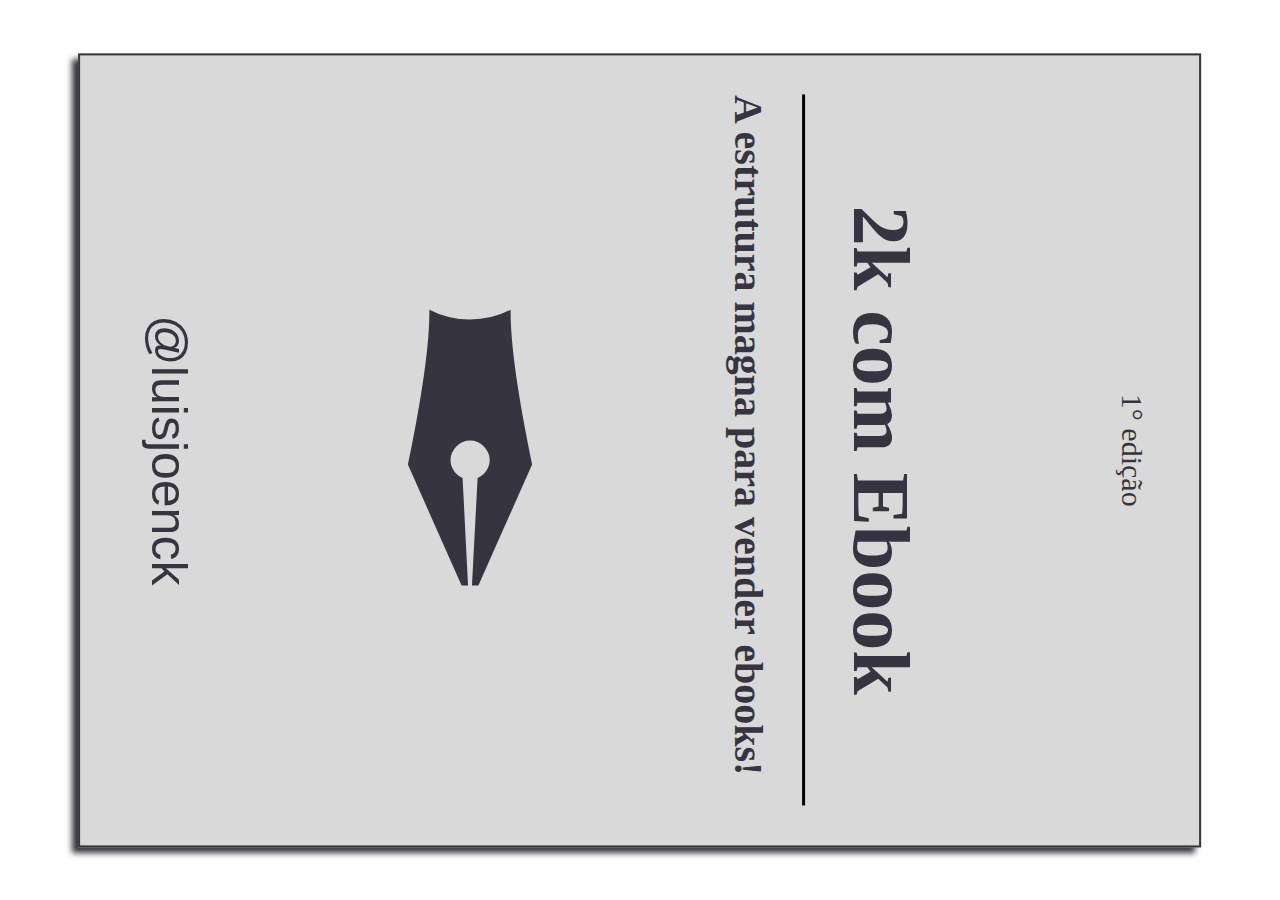
==== capa.html @ 47b03daf "update" ====
<!DOCTYPE html>
<html lang="en">
<head>
    <meta charset="UTF-8">
    <meta name="viewport" content="width=device-width, initial-scale=1.0">
    <title>Capa</title>
    <style>
        * {
            border:0;
            margin: 0;
            box-sizing: border-box;
        }
        body {
            display: flex;
            justify-content: center;
            align-items: center;
            text-align: center;
            height: 100vh;
        }
   
        .capa{
            display: flex;
            flex-direction: column;
            justify-content:space-between;
            align-items: center;
            width: 210mm;
            height: 297mm;
            border:solid 2px;
            background-color: #D9D9D9;
            color: #353440;
            box-shadow: 6px 6px 6px;
            transform: rotate(90deg);
        }
        .primeiraedicao{
            padding: 50px;
            font-size: 30px;
        }
        .divh1{
            display: flex;
            width: 100%;
            height: 30%;
            justify-content: center;
            align-items: flex-end;
          
            
        }
        .divh4{
            display: flex;
            flex-direction: column;
            justify-content: flex-start;
            align-items:flex-start;
           border-top: solid black;
            width: 90%;
            height: 70%;
        }

        h1{
            font-size: 80px;
            display: flex;
            flex-direction: column;
            padding-bottom: 30px;
        }
        h4 {
            font-size: 40px;
            padding-top: 30px;
        }
        .flecha {
            display: flex;
            width: 100%;
           
            height: 100%;
            justify-content: center;
            align-items: center;
            font-size: 400px;
        }
        .rodape{
            font-size: 50px;
            padding-bottom: 60px;
            font-family:Arial, Helvetica, sans-serif;
        }
   


    </style>
</head>
<body>
    <div class="capa">
        <p class="primeiraedicao">1° edição</p>
        <div class="divh1">
            <h1>2k com Ebook</h1><!--headline, deve ser persuasiva e aguçando curiosidade-->
        </div>
        <div class="divh4">
            <h4>A estrutura magna para vender ebooks!</h4><!--Subheadline deve reforçar a curiosidade sobre o que é!-->
            <div class="flecha">
                <p> &#10002;</p>
            </div>
        </div>
        

        <div class="rodape">@luisjoenck</div>       
    </div>
    
    
</body>
</html>
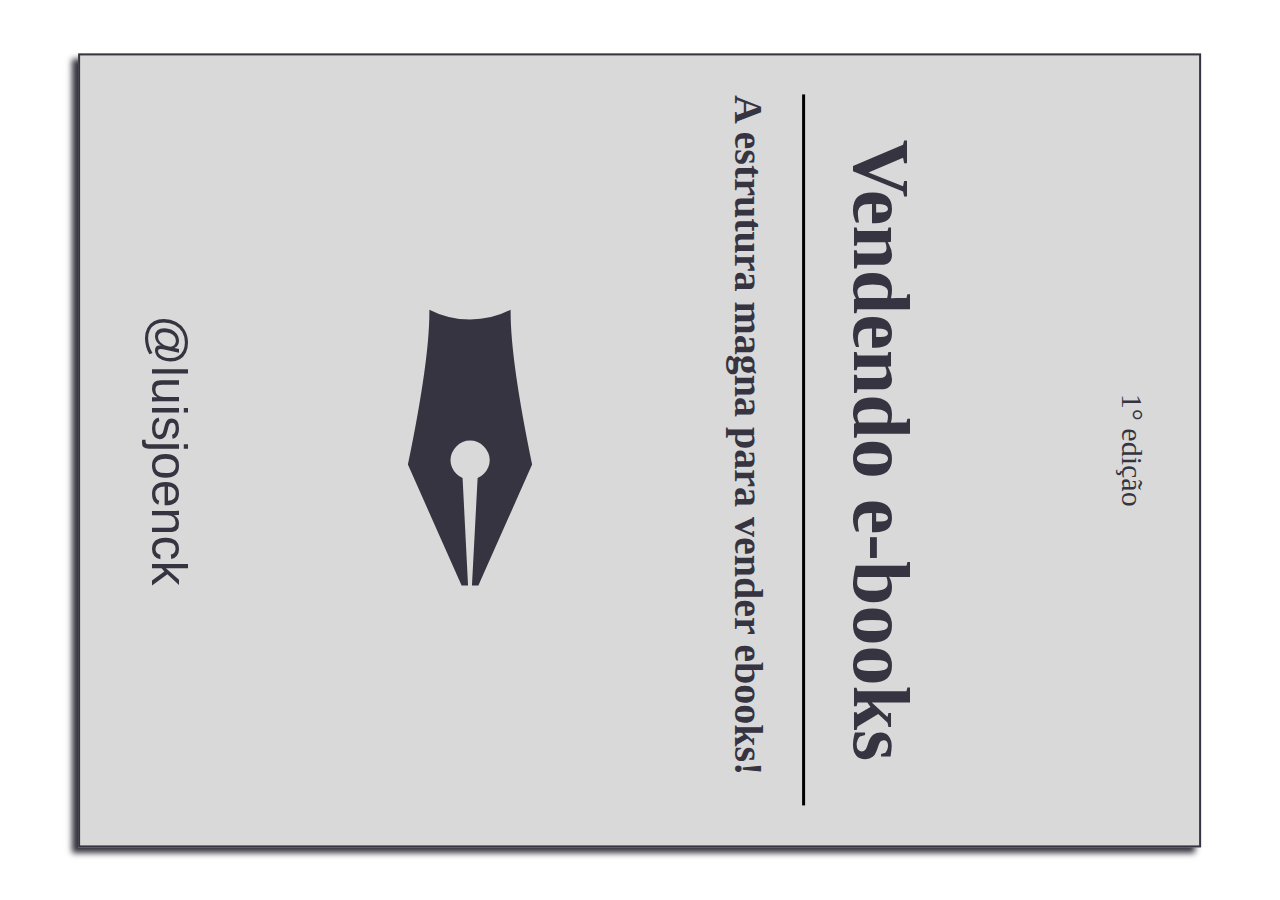
==== commit 3ecd5138: "recomeço" ====
--- a/capa.html
+++ b/capa.html
@@ -10,7 +10,7 @@
             margin: 0;
             box-sizing: border-box;
         }
-        body {
+        body{
             display: flex;
             justify-content: center;
             align-items: center;
@@ -87,7 +87,7 @@
     <div class="capa">
         <p class="primeiraedicao">1° edição</p>
         <div class="divh1">
-            <h1>2k com Ebook</h1><!--headline, deve ser persuasiva e aguçando curiosidade-->
+            <h1>Vendendo e-books</h1><!--headline, deve ser persuasiva e aguçando curiosidade-->
         </div>
         <div class="divh4">
             <h4>A estrutura magna para vender ebooks!</h4><!--Subheadline deve reforçar a curiosidade sobre o que é!-->
